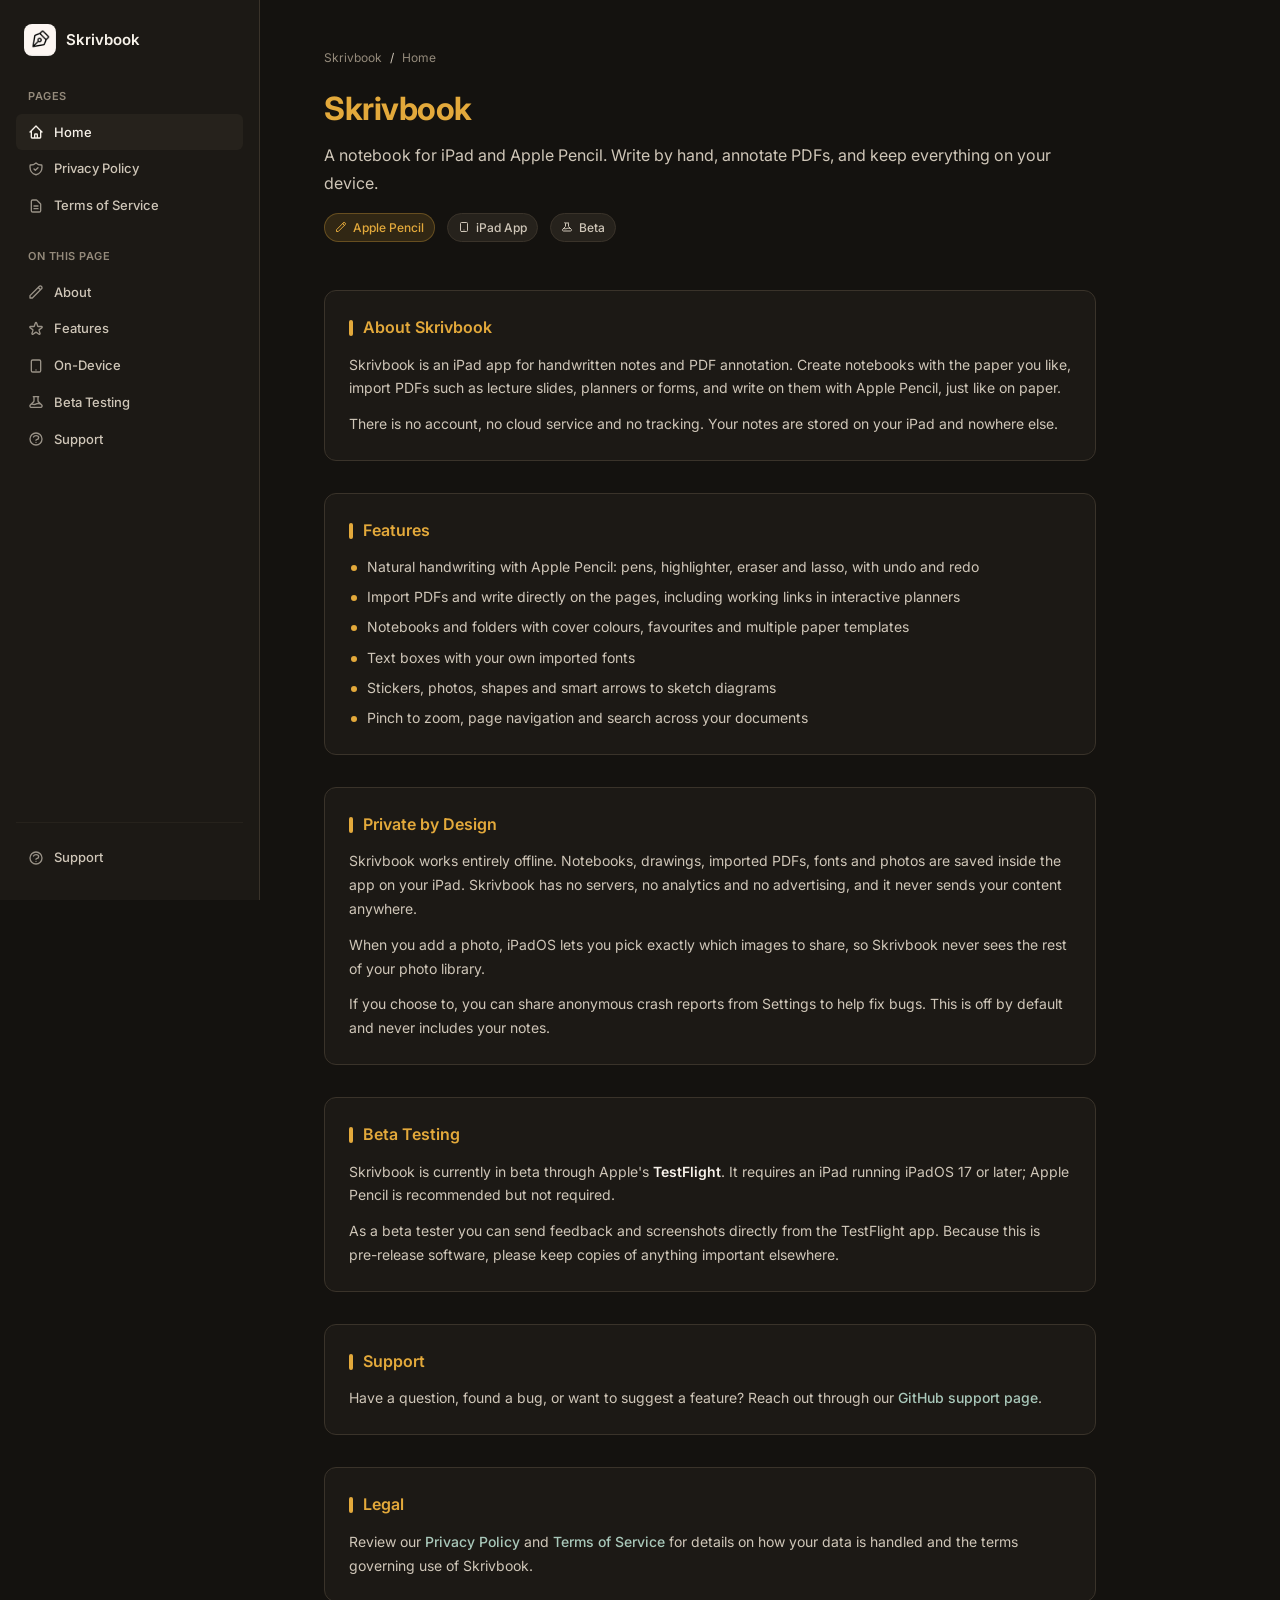
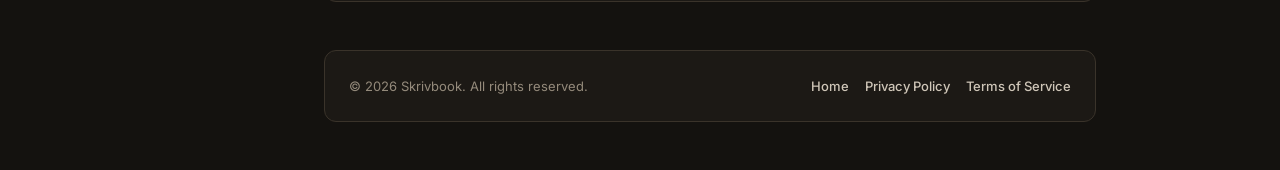
==== index.html @ 597a468e "Publish Skrivbook website: landing page, privacy policy, terms" ====
<!DOCTYPE html>
<html lang="en">
<head>
    <meta charset="UTF-8">
    <meta name="viewport" content="width=device-width, initial-scale=1.0">
    <meta name="description" content="Skrivbook is an iPad notebook for handwritten notes and PDF annotation with Apple Pencil. Everything stays on your iPad.">
    <meta name="theme-color" content="#14120f">
    <meta name="color-scheme" content="dark">
    <title>Skrivbook — Handwritten notes for iPad</title>
    <link rel="icon" type="image/png" href="icon.png">
    <link rel="apple-touch-icon" href="icon.png">
    <link rel="preconnect" href="https://fonts.googleapis.com">
    <link rel="preconnect" href="https://fonts.gstatic.com" crossorigin>
    <link href="https://fonts.googleapis.com/css2?family=Inter:wght@400;500;600;700&display=swap" rel="stylesheet">
    <link rel="stylesheet" href="style.css">
</head>
<body>
    <div class="layout">
        <!-- Sidebar -->
        <aside class="sidebar">
            <div class="sidebar-header">
                <div class="logo"><img src="icon.png" alt=""></div>
                <span class="brand">Skrivbook</span>
            </div>

            <nav class="nav-section">
                <div class="nav-label">Pages</div>
                <a href="index.html" class="nav-link active">
                    <svg xmlns="http://www.w3.org/2000/svg" fill="none" viewBox="0 0 24 24" stroke="currentColor" stroke-width="2">
                        <path stroke-linecap="round" stroke-linejoin="round" d="M3 12l2-2m0 0l7-7 7 7M5 10v10a1 1 0 001 1h3m10-11l2 2m-2-2v10a1 1 0 01-1 1h-3m-6 0a1 1 0 001-1v-4a1 1 0 011-1h2a1 1 0 011 1v4a1 1 0 001 1m-6 0h6" />
                    </svg>
                    Home
                </a>
                <a href="privacy-policy.html" class="nav-link">
                    <svg xmlns="http://www.w3.org/2000/svg" fill="none" viewBox="0 0 24 24" stroke="currentColor" stroke-width="2">
                        <path stroke-linecap="round" stroke-linejoin="round" d="M9 12l2 2 4-4m5.618-4.016A11.955 11.955 0 0112 2.944a11.955 11.955 0 01-8.618 3.04A12.02 12.02 0 003 9c0 5.591 3.824 10.29 9 11.622 5.176-1.332 9-6.03 9-11.622 0-1.042-.133-2.052-.382-3.016z" />
                    </svg>
                    Privacy Policy
                </a>
                <a href="terms-of-service.html" class="nav-link">
                    <svg xmlns="http://www.w3.org/2000/svg" fill="none" viewBox="0 0 24 24" stroke="currentColor" stroke-width="2">
                        <path stroke-linecap="round" stroke-linejoin="round" d="M9 12h6m-6 4h6m2 5H7a2 2 0 01-2-2V5a2 2 0 012-2h5.586a1 1 0 01.707.293l5.414 5.414a1 1 0 01.293.707V19a2 2 0 01-2 2z" />
                    </svg>
                    Terms of Service
                </a>
            </nav>

            <nav class="nav-section">
                <div class="nav-label">On This Page</div>
                <a href="#about" class="nav-link">
                    <svg xmlns="http://www.w3.org/2000/svg" fill="none" viewBox="0 0 24 24" stroke="currentColor" stroke-width="2">
                        <path stroke-linecap="round" stroke-linejoin="round" d="M15.232 5.232l3.536 3.536m-2.036-5.036a2.5 2.5 0 113.536 3.536L6.5 21.036H3v-3.572L16.732 3.732z" />
                    </svg>
                    About
                </a>
                <a href="#features" class="nav-link">
                    <svg xmlns="http://www.w3.org/2000/svg" fill="none" viewBox="0 0 24 24" stroke="currentColor" stroke-width="2">
                        <path stroke-linecap="round" stroke-linejoin="round" d="M11.049 2.927c.3-.921 1.603-.921 1.902 0l1.519 4.674a1 1 0 00.95.69h4.915c.969 0 1.371 1.24.588 1.81l-3.976 2.888a1 1 0 00-.363 1.118l1.518 4.674c.3.922-.755 1.688-1.538 1.118l-3.976-2.888a1 1 0 00-1.176 0l-3.976 2.888c-.783.57-1.838-.197-1.538-1.118l1.518-4.674a1 1 0 00-.363-1.118l-3.976-2.888c-.784-.57-.38-1.81.588-1.81h4.914a1 1 0 00.951-.69l1.519-4.674z" />
                    </svg>
                    Features
                </a>
                <a href="#on-device" class="nav-link">
                    <svg xmlns="http://www.w3.org/2000/svg" fill="none" viewBox="0 0 24 24" stroke="currentColor" stroke-width="2">
                        <path stroke-linecap="round" stroke-linejoin="round" d="M12 18h.01M7 21h10a2 2 0 002-2V5a2 2 0 00-2-2H7a2 2 0 00-2 2v14a2 2 0 002 2z" />
                    </svg>
                    On-Device
                </a>
                <a href="#beta" class="nav-link">
                    <svg xmlns="http://www.w3.org/2000/svg" fill="none" viewBox="0 0 24 24" stroke="currentColor" stroke-width="2">
                        <path stroke-linecap="round" stroke-linejoin="round" d="M19.428 15.428a2 2 0 00-1.022-.547l-2.387-.477a6 6 0 00-3.86.517l-.318.158a6 6 0 01-3.86.517L6.05 15.21a2 2 0 00-1.806.547M8 4h8l-1 1v5.172a2 2 0 00.586 1.414l5 5c1.26 1.26.367 3.414-1.415 3.414H4.828c-1.782 0-2.674-2.154-1.414-3.414l5-5A2 2 0 009 10.172V5L8 4z" />
                    </svg>
                    Beta Testing
                </a>
                <a href="#support" class="nav-link">
                    <svg xmlns="http://www.w3.org/2000/svg" fill="none" viewBox="0 0 24 24" stroke="currentColor" stroke-width="2">
                        <path stroke-linecap="round" stroke-linejoin="round" d="M8.228 9c.549-1.165 2.03-2 3.772-2 2.21 0 4 1.343 4 3 0 1.4-1.278 2.575-3.006 2.907-.542.104-.994.54-.994 1.093m0 3h.01M21 12a9 9 0 11-18 0 9 9 0 0118 0z" />
                    </svg>
                    Support
                </a>
            </nav>

            <div class="sidebar-footer">
                <a href="https://github.com/suvirbhargav/skrivbook-feedback/issues" class="nav-link" target="_blank" rel="noopener noreferrer">
                    <svg xmlns="http://www.w3.org/2000/svg" fill="none" viewBox="0 0 24 24" stroke="currentColor" stroke-width="2">
                        <path stroke-linecap="round" stroke-linejoin="round" d="M8.228 9c.549-1.165 2.03-2 3.772-2 2.21 0 4 1.343 4 3 0 1.4-1.278 2.575-3.006 2.907-.542.104-.994.54-.994 1.093m0 3h.01M21 12a9 9 0 11-18 0 9 9 0 0118 0z" />
                    </svg>
                    Support
                </a>
            </div>
        </aside>

        <!-- Main Content -->
        <main class="main">
            <header class="header">
                <div class="breadcrumb">
                    Skrivbook <span>/</span> Home
                </div>
                <h1>Skrivbook</h1>
                <p class="subtitle">A notebook for iPad and Apple Pencil. Write by hand, annotate PDFs, and keep everything on your device.</p>
                <div class="meta">
                    <span class="badge accent">
                        <svg xmlns="http://www.w3.org/2000/svg" fill="none" viewBox="0 0 24 24" stroke="currentColor" stroke-width="2">
                            <path stroke-linecap="round" stroke-linejoin="round" d="M15.232 5.232l3.536 3.536m-2.036-5.036a2.5 2.5 0 113.536 3.536L6.5 21.036H3v-3.572L16.732 3.732z" />
                        </svg>
                        Apple Pencil
                    </span>
                    <span class="badge">
                        <svg xmlns="http://www.w3.org/2000/svg" fill="none" viewBox="0 0 24 24" stroke="currentColor" stroke-width="2">
                            <path stroke-linecap="round" stroke-linejoin="round" d="M12 18h.01M7 21h10a2 2 0 002-2V5a2 2 0 00-2-2H7a2 2 0 00-2 2v14a2 2 0 002 2z" />
                        </svg>
                        iPad App
                    </span>
                    <span class="badge">
                        <svg xmlns="http://www.w3.org/2000/svg" fill="none" viewBox="0 0 24 24" stroke="currentColor" stroke-width="2">
                            <path stroke-linecap="round" stroke-linejoin="round" d="M19.428 15.428a2 2 0 00-1.022-.547l-2.387-.477a6 6 0 00-3.86.517l-.318.158a6 6 0 01-3.86.517L6.05 15.21a2 2 0 00-1.806.547M8 4h8l-1 1v5.172a2 2 0 00.586 1.414l5 5c1.26 1.26.367 3.414-1.415 3.414H4.828c-1.782 0-2.674-2.154-1.414-3.414l5-5A2 2 0 009 10.172V5L8 4z" />
                        </svg>
                        Beta
                    </span>
                </div>
            </header>

            <div class="content">
                <section id="about">
                    <h2>About Skrivbook</h2>
                    <p>Skrivbook is an iPad app for handwritten notes and PDF annotation. Create notebooks with the paper you like, import PDFs such as lecture slides, planners or forms, and write on them with Apple Pencil, just like on paper.</p>
                    <p>There is no account, no cloud service and no tracking. Your notes are stored on your iPad and nowhere else.</p>
                </section>

                <section id="features">
                    <h2>Features</h2>
                    <ul>
                        <li>Natural handwriting with Apple Pencil: pens, highlighter, eraser and lasso, with undo and redo</li>
                        <li>Import PDFs and write directly on the pages, including working links in interactive planners</li>
                        <li>Notebooks and folders with cover colours, favourites and multiple paper templates</li>
                        <li>Text boxes with your own imported fonts</li>
                        <li>Stickers, photos, shapes and smart arrows to sketch diagrams</li>
                        <li>Pinch to zoom, page navigation and search across your documents</li>
                    </ul>
                </section>

                <section id="on-device">
                    <h2>Private by Design</h2>
                    <p>Skrivbook works entirely offline. Notebooks, drawings, imported PDFs, fonts and photos are saved inside the app on your iPad. Skrivbook has no servers, no analytics and no advertising, and it never sends your content anywhere.</p>
                    <p>When you add a photo, iPadOS lets you pick exactly which images to share, so Skrivbook never sees the rest of your photo library.</p>
                    <p>If you choose to, you can share anonymous crash reports from Settings to help fix bugs. This is off by default and never includes your notes.</p>
                </section>

                <section id="beta">
                    <h2>Beta Testing</h2>
                    <p>Skrivbook is currently in beta through Apple's <strong>TestFlight</strong>. It requires an iPad running iPadOS 17 or later; Apple Pencil is recommended but not required.</p>
                    <p>As a beta tester you can send feedback and screenshots directly from the TestFlight app. Because this is pre-release software, please keep copies of anything important elsewhere.</p>
                </section>

                <section id="support">
                    <h2>Support</h2>
                    <p>Have a question, found a bug, or want to suggest a feature? Reach out through our <a href="https://github.com/suvirbhargav/skrivbook-feedback/issues" target="_blank" rel="noopener noreferrer">GitHub support page</a>.</p>
                </section>

                <section id="legal">
                    <h2>Legal</h2>
                    <p>Review our <a href="privacy-policy.html">Privacy Policy</a> and <a href="terms-of-service.html">Terms of Service</a> for details on how your data is handled and the terms governing use of Skrivbook.</p>
                </section>
            </div>

            <footer>
                <p>&copy; 2026 Skrivbook. All rights reserved.</p>
                <div class="footer-links">
                    <a href="index.html">Home</a>
                    <a href="privacy-policy.html">Privacy Policy</a>
                    <a href="terms-of-service.html">Terms of Service</a>
                </div>
            </footer>
        </main>
    </div>

    <script src="nav.js"></script>
</body>
</html>
---- style.css ----
:root {
    --bg-primary: #14120f;
    --bg-secondary: #1c1915;
    --bg-tertiary: #26221c;
    --bg-hover: #312b23;
    --text-primary: #f7f2ea;
    --text-secondary: #cfc6b8;
    --text-muted: #948a7b;
    --accent: #e3a93b;
    --accent-hover: #f0c06a;
    --accent-secondary: #8fb3a3;
    --accent-secondary-hover: #a9c8ba;
    --border: #3a332a;
    --border-subtle: #26221c;
}

* {
    margin: 0;
    padding: 0;
    box-sizing: border-box;
}

html {
    scroll-behavior: smooth;
}

:target {
    scroll-margin-top: 20px;
}

body {
    font-family: 'Inter', -apple-system, BlinkMacSystemFont, "Segoe UI", Roboto, sans-serif;
    line-height: 1.6;
    color: var(--text-primary);
    background: var(--bg-primary);
    min-height: 100vh;
}

.layout {
    display: flex;
    min-height: 100vh;
}

/* Sidebar Navigation */
.sidebar {
    width: 260px;
    background: var(--bg-secondary);
    border-right: 1px solid var(--border);
    padding: 24px 16px;
    position: fixed;
    height: 100vh;
    overflow-y: auto;
    display: flex;
    flex-direction: column;
}

.sidebar-header {
    display: flex;
    align-items: center;
    gap: 10px;
    padding: 0 8px;
    margin-bottom: 32px;
}

.logo {
    width: 32px;
    height: 32px;
    border-radius: 8px;
    overflow: hidden;
    flex-shrink: 0;
}

.logo img {
    width: 100%;
    height: 100%;
    display: block;
}

.brand {
    font-weight: 600;
    font-size: 15px;
    color: var(--text-primary);
}

.nav-section {
    margin-bottom: 24px;
}

.nav-label {
    font-size: 11px;
    font-weight: 600;
    text-transform: uppercase;
    letter-spacing: 0.5px;
    color: var(--text-muted);
    padding: 0 12px;
    margin-bottom: 8px;
}

.nav-link {
    display: flex;
    align-items: center;
    gap: 10px;
    padding: 8px 12px;
    border-radius: 6px;
    color: var(--text-secondary);
    text-decoration: none;
    font-size: 13px;
    font-weight: 500;
    transition: all 0.15s ease;
    cursor: pointer;
}

.nav-link:hover {
    background: var(--bg-hover);
    color: var(--text-primary);
}

.nav-link.active {
    background: var(--bg-tertiary);
    color: var(--text-primary);
}

.nav-link svg {
    width: 16px;
    height: 16px;
    opacity: 0.7;
    flex-shrink: 0;
}

.nav-link:hover svg,
.nav-link.active svg {
    opacity: 1;
}

.sidebar-footer {
    margin-top: auto;
    padding-top: 16px;
    border-top: 1px solid var(--border-subtle);
}

/* Main Content */
.main {
    flex: 1;
    min-width: 0;
    margin-left: 260px;
    padding: 48px 64px;
    max-width: 900px;
}

.header {
    margin-bottom: 48px;
}

.breadcrumb {
    display: flex;
    align-items: center;
    gap: 8px;
    font-size: 12px;
    color: var(--text-muted);
    margin-bottom: 16px;
}

.breadcrumb span {
    color: var(--text-secondary);
}

h1 {
    font-size: 32px;
    font-weight: 700;
    letter-spacing: -0.5px;
    margin-bottom: 8px;
    color: var(--accent);
}

.subtitle {
    font-size: 16px;
    color: var(--text-secondary);
    margin-bottom: 16px;
}

.meta {
    display: flex;
    flex-wrap: wrap;
    align-items: center;
    gap: 12px;
}

.badge {
    display: inline-flex;
    align-items: center;
    gap: 6px;
    padding: 4px 10px;
    background: var(--bg-tertiary);
    border: 1px solid var(--border);
    border-radius: 20px;
    font-size: 12px;
    font-weight: 500;
    color: var(--text-secondary);
}

.badge svg {
    width: 12px;
    height: 12px;
}

.badge.accent {
    background: rgba(227, 169, 59, 0.14);
    border-color: rgba(227, 169, 59, 0.3);
    color: var(--accent);
}

/* Content Sections */
.content {
    display: flex;
    flex-direction: column;
    gap: 32px;
}

section {
    background: var(--bg-secondary);
    border: 1px solid var(--border);
    border-radius: 12px;
    padding: 24px;
    transition: border-color 0.2s ease;
}

section:hover {
    border-color: var(--bg-hover);
}

h2 {
    font-size: 16px;
    font-weight: 600;
    display: flex;
    align-items: center;
    gap: 10px;
    margin-bottom: 12px;
    color: var(--accent);
}

h2::before {
    content: '';
    width: 4px;
    height: 16px;
    background: var(--accent);
    border-radius: 2px;
    flex-shrink: 0;
}

p {
    color: var(--text-secondary);
    font-size: 14px;
    line-height: 1.7;
}

p + p,
ul + p,
p + ul {
    margin-top: 12px;
}

ul {
    list-style: none;
    display: flex;
    flex-direction: column;
    gap: 8px;
}

li {
    position: relative;
    padding-left: 18px;
    color: var(--text-secondary);
    font-size: 14px;
    line-height: 1.6;
}

li::before {
    content: '';
    position: absolute;
    left: 2px;
    top: 9px;
    width: 6px;
    height: 6px;
    border-radius: 50%;
    background: var(--accent);
}

strong {
    color: var(--text-primary);
    font-weight: 600;
}

a {
    color: var(--accent-secondary-hover);
    text-decoration: none;
    font-weight: 500;
    transition: color 0.15s ease;
}

a:hover {
    color: var(--accent);
}

/* Footer */
footer {
    margin-top: 48px;
    padding: 24px;
    background: var(--bg-secondary);
    border: 1px solid var(--border);
    border-radius: 12px;
    display: flex;
    justify-content: space-between;
    align-items: center;
    gap: 16px;
}

footer p {
    font-size: 13px;
    color: var(--text-muted);
}

.footer-links {
    display: flex;
    flex-wrap: wrap;
    gap: 16px;
}

.footer-links a {
    font-size: 13px;
    color: var(--text-secondary);
}

.footer-links a:hover {
    color: var(--accent);
}

/* Scrollbar */
::-webkit-scrollbar {
    width: 8px;
}

::-webkit-scrollbar-track {
    background: var(--bg-primary);
}

::-webkit-scrollbar-thumb {
    background: var(--bg-tertiary);
    border-radius: 4px;
}

::-webkit-scrollbar-thumb:hover {
    background: var(--bg-hover);
}

/* Mobile Responsive */
@media (max-width: 768px) {
    .sidebar {
        display: none;
    }

    .main {
        margin-left: 0;
        padding: 24px 16px;
    }

    h1 {
        font-size: 24px;
    }

    footer {
        flex-direction: column;
        text-align: center;
    }

    .footer-links {
        justify-content: center;
    }
}

/* Code-like highlight for certain text */
.highlight {
    background: var(--bg-tertiary);
    padding: 2px 6px;
    border-radius: 4px;
    font-family: 'SF Mono', Monaco, 'Cascadia Code', monospace;
    font-size: 13px;
}
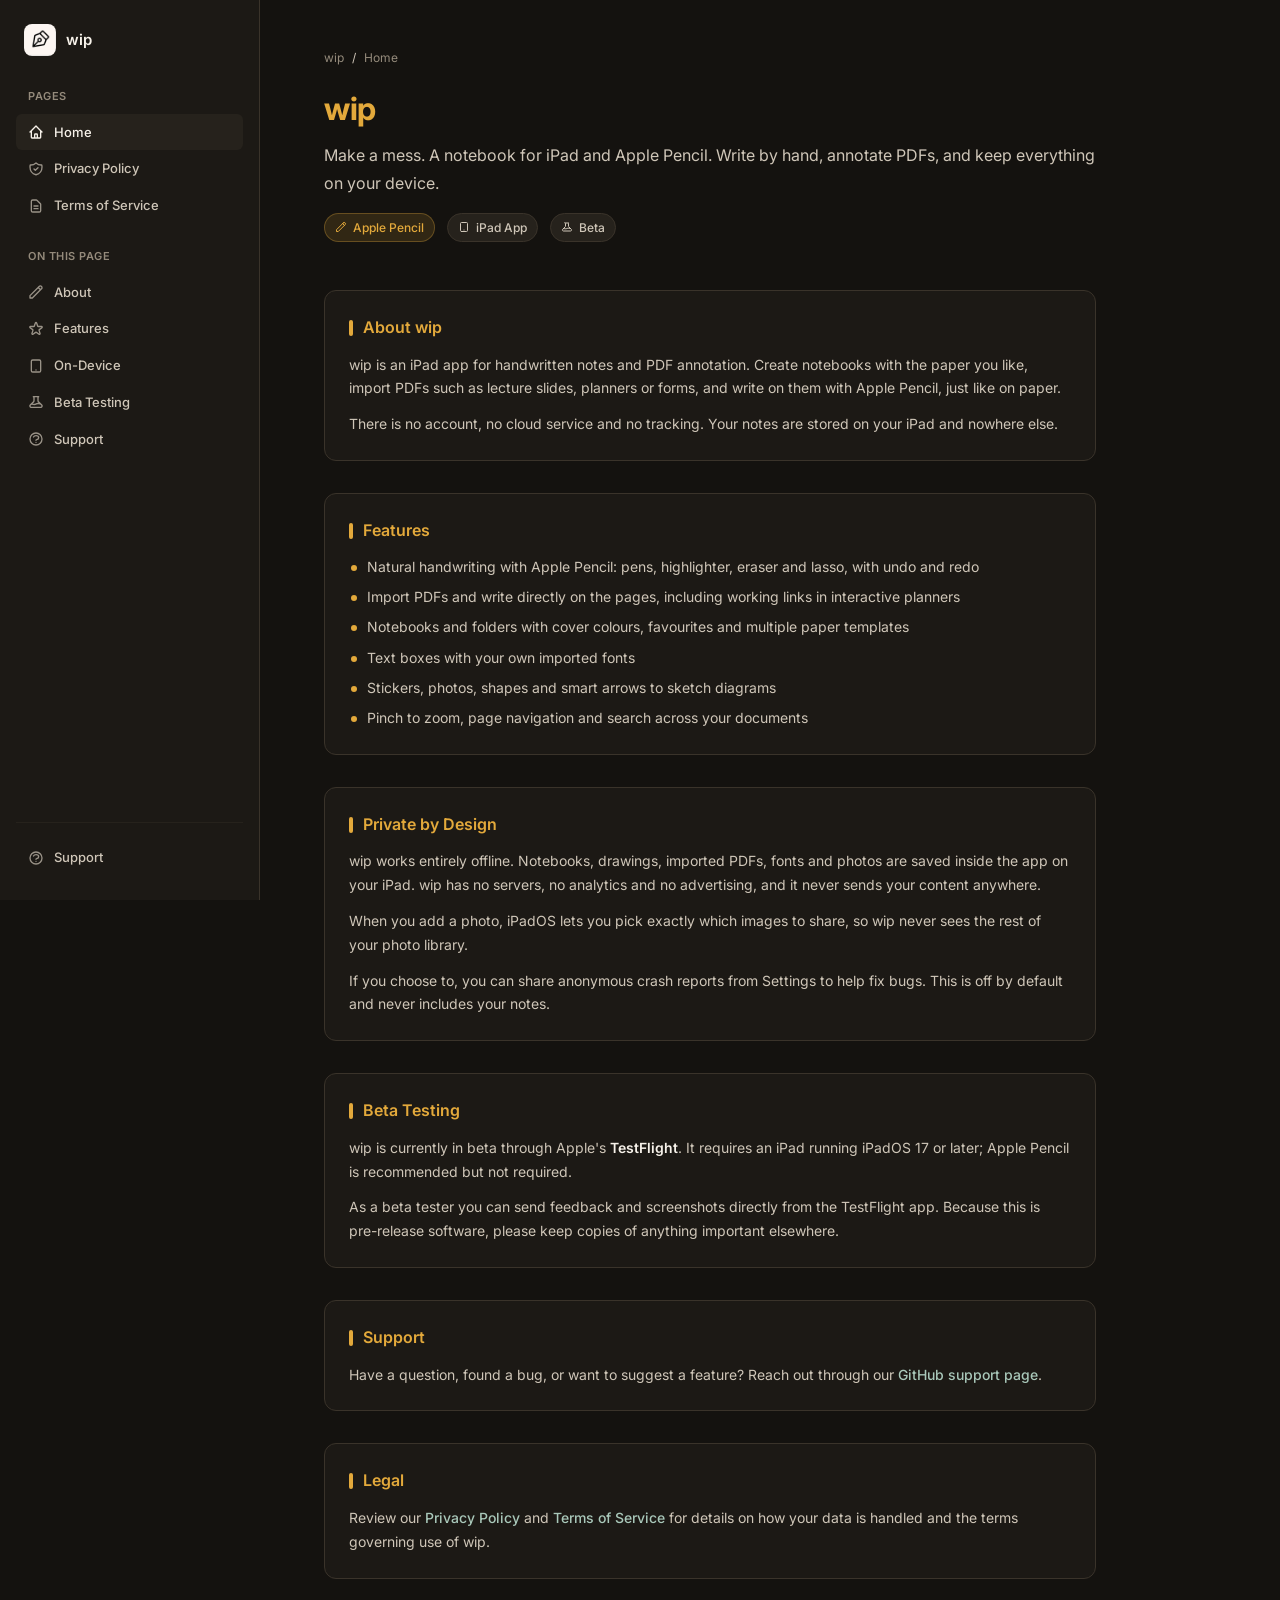
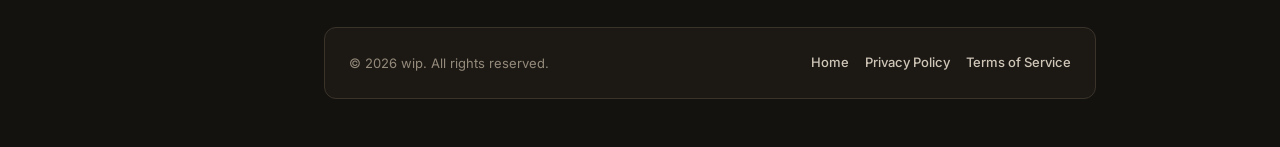
==== commit 64787176: "Rename the app to wip" ====
--- a/index.html
+++ b/index.html
@@ -3,10 +3,10 @@
 <head>
     <meta charset="UTF-8">
     <meta name="viewport" content="width=device-width, initial-scale=1.0">
-    <meta name="description" content="Skrivbook is an iPad notebook for handwritten notes and PDF annotation with Apple Pencil. Everything stays on your iPad.">
+    <meta name="description" content="wip is an iPad notebook for handwritten notes and PDF annotation with Apple Pencil. Everything stays on your iPad.">
     <meta name="theme-color" content="#14120f">
     <meta name="color-scheme" content="dark">
-    <title>Skrivbook — Handwritten notes for iPad</title>
+    <title>wip: Sketch & Notes for iPad</title>
     <link rel="icon" type="image/png" href="icon.png">
     <link rel="apple-touch-icon" href="icon.png">
     <link rel="preconnect" href="https://fonts.googleapis.com">
@@ -20,7 +20,7 @@
         <aside class="sidebar">
             <div class="sidebar-header">
                 <div class="logo"><img src="icon.png" alt=""></div>
-                <span class="brand">Skrivbook</span>
+                <span class="brand">wip</span>
             </div>
 
             <nav class="nav-section">
@@ -93,10 +93,10 @@
         <main class="main">
             <header class="header">
                 <div class="breadcrumb">
-                    Skrivbook <span>/</span> Home
+                    wip <span>/</span> Home
                 </div>
-                <h1>Skrivbook</h1>
-                <p class="subtitle">A notebook for iPad and Apple Pencil. Write by hand, annotate PDFs, and keep everything on your device.</p>
+                <h1>wip</h1>
+                <p class="subtitle">Make a mess. A notebook for iPad and Apple Pencil. Write by hand, annotate PDFs, and keep everything on your device.</p>
                 <div class="meta">
                     <span class="badge accent">
                         <svg xmlns="http://www.w3.org/2000/svg" fill="none" viewBox="0 0 24 24" stroke="currentColor" stroke-width="2">
@@ -121,8 +121,8 @@
 
             <div class="content">
                 <section id="about">
-                    <h2>About Skrivbook</h2>
-                    <p>Skrivbook is an iPad app for handwritten notes and PDF annotation. Create notebooks with the paper you like, import PDFs such as lecture slides, planners or forms, and write on them with Apple Pencil, just like on paper.</p>
+                    <h2>About wip</h2>
+                    <p>wip is an iPad app for handwritten notes and PDF annotation. Create notebooks with the paper you like, import PDFs such as lecture slides, planners or forms, and write on them with Apple Pencil, just like on paper.</p>
                     <p>There is no account, no cloud service and no tracking. Your notes are stored on your iPad and nowhere else.</p>
                 </section>
 
@@ -140,14 +140,14 @@
 
                 <section id="on-device">
                     <h2>Private by Design</h2>
-                    <p>Skrivbook works entirely offline. Notebooks, drawings, imported PDFs, fonts and photos are saved inside the app on your iPad. Skrivbook has no servers, no analytics and no advertising, and it never sends your content anywhere.</p>
-                    <p>When you add a photo, iPadOS lets you pick exactly which images to share, so Skrivbook never sees the rest of your photo library.</p>
+                    <p>wip works entirely offline. Notebooks, drawings, imported PDFs, fonts and photos are saved inside the app on your iPad. wip has no servers, no analytics and no advertising, and it never sends your content anywhere.</p>
+                    <p>When you add a photo, iPadOS lets you pick exactly which images to share, so wip never sees the rest of your photo library.</p>
                     <p>If you choose to, you can share anonymous crash reports from Settings to help fix bugs. This is off by default and never includes your notes.</p>
                 </section>
 
                 <section id="beta">
                     <h2>Beta Testing</h2>
-                    <p>Skrivbook is currently in beta through Apple's <strong>TestFlight</strong>. It requires an iPad running iPadOS 17 or later; Apple Pencil is recommended but not required.</p>
+                    <p>wip is currently in beta through Apple's <strong>TestFlight</strong>. It requires an iPad running iPadOS 17 or later; Apple Pencil is recommended but not required.</p>
                     <p>As a beta tester you can send feedback and screenshots directly from the TestFlight app. Because this is pre-release software, please keep copies of anything important elsewhere.</p>
                 </section>
 
@@ -158,12 +158,12 @@
 
                 <section id="legal">
                     <h2>Legal</h2>
-                    <p>Review our <a href="privacy-policy.html">Privacy Policy</a> and <a href="terms-of-service.html">Terms of Service</a> for details on how your data is handled and the terms governing use of Skrivbook.</p>
+                    <p>Review our <a href="privacy-policy.html">Privacy Policy</a> and <a href="terms-of-service.html">Terms of Service</a> for details on how your data is handled and the terms governing use of wip.</p>
                 </section>
             </div>
 
             <footer>
-                <p>&copy; 2026 Skrivbook. All rights reserved.</p>
+                <p>&copy; 2026 wip. All rights reserved.</p>
                 <div class="footer-links">
                     <a href="index.html">Home</a>
                     <a href="privacy-policy.html">Privacy Policy</a>
